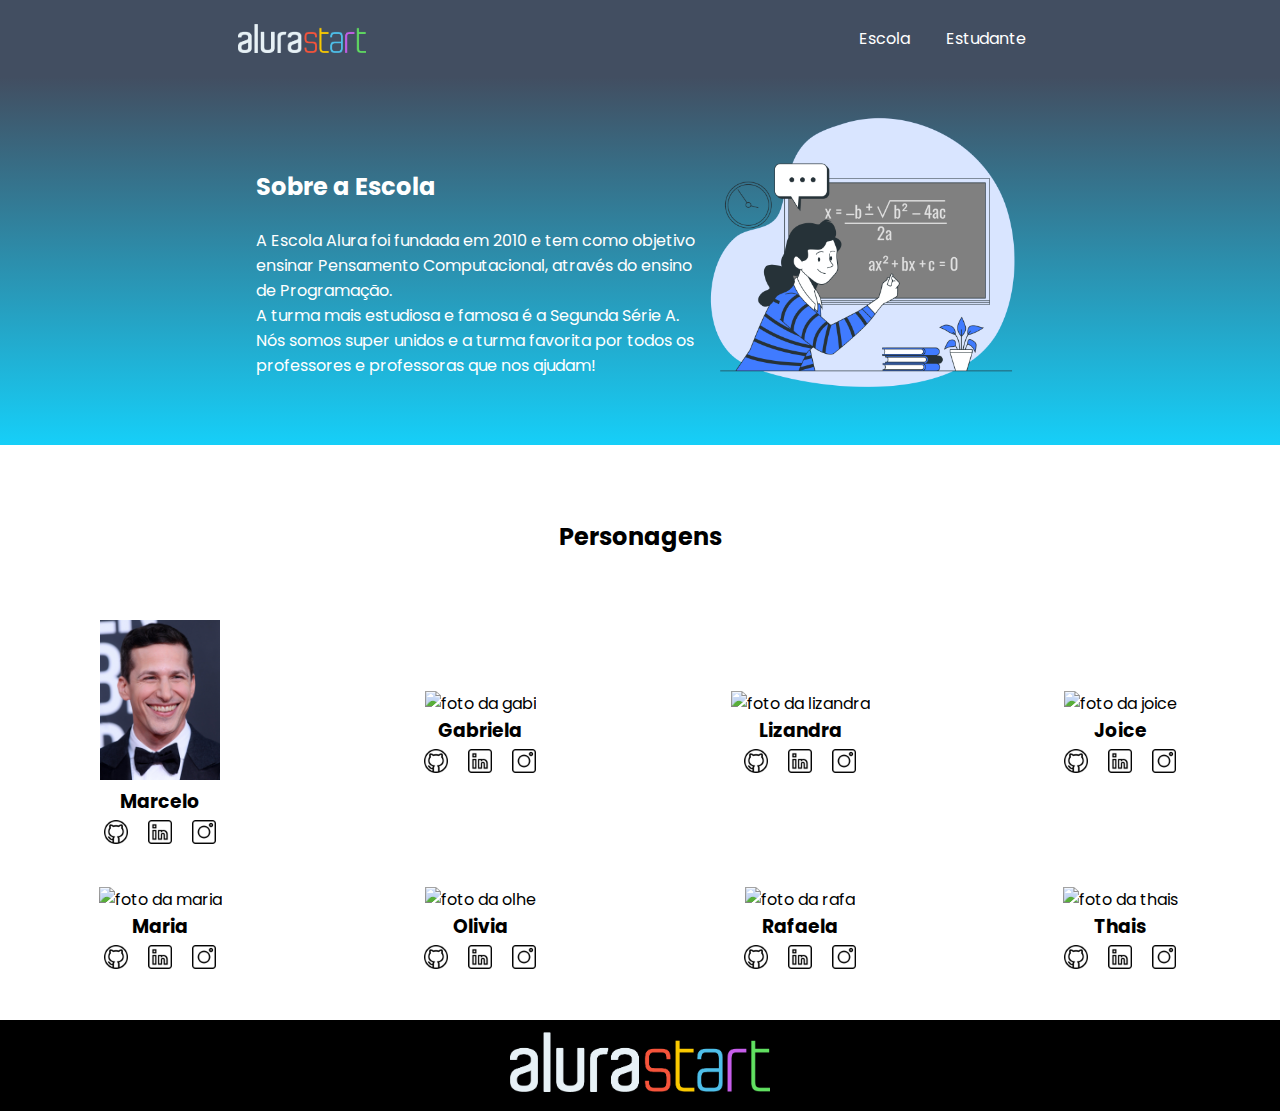
==== gbm/index.html @ f6672aee "Add files via upload" ====
<!DOCTYPE html>
<html lang="en">
<head>
    <meta charset="UTF-8">
    <meta http-equiv="X-UA-Compatible" content="IE=edge">
    <meta name="viewport" content="width=device-width, initial-scale=1.0">
    <title>Equipe Alura Start</title>
    <link rel="stylesheet" href="style.css">  <!--chamar "linkar" arquivo css -->
    <link rel="preconnect" href="https://fonts.googleapis.com">
    <link rel="preconnect" href="https://fonts.gstatic.com" crossorigin>
    <link href="https://fonts.googleapis.com/css2?family=Poppins&display=swap" rel="stylesheet">  <!--chamada do google font atravez do css -->
</head>
<body>
    <header class="cabecalho">
        <img class="cabecalho-imagem" src="alurastart logo.png" alt="logo da alura start">
        <ul class="cabecalho-lista"> <!-- lista não ordenada -->
            <li class="cabecalho-lista-item">Escola</li> <!-- item de lista -->
            <li class="cabecalho-lista-item">Estudante</li>
        </ul>
    </header>
    <section class="escola">
        <div class="escola-div-conteudo">
            <h2 class="escola-titulo">Sobre a Escola</h2> <!-- cabeçalho 2 -->
            <p class="escola-texto-um">A Escola Alura foi fundada em 2010 e tem como objetivo ensinar Pensamento Computacional, através do ensino de  Programação.</p>
            <p class="escola-texto-dois">A turma mais estudiosa e famosa é a Segunda Série A. Nós somos super unidos e a turma favorita por todos os professores e professoras que nos ajudam!</p>
        </div>
        <img class="escola-imagem" src="Formula-bro.png" alt="imagem que representa uma professora em sala de aula"> <!-- tag de imagem -->
    </section>
    <section class="estudante">
        <h2 class="estudante-titulo">Personagens</h2>
        <div class="estudante-todos">
        <span></span>
        <div class="estudante-div">
            <img class="estudante-imagem" src="jake.jpg" alt="foto do jake">
            <h3 class="estudante-nome">Marcelo</h3> <!-- cabeçalho 3-->
            <a href="https://github.com/marcelopaludetto"><img class="estudante-icone" src="github.png" alt="icone github"></a>
            <a href="https://linkedin.com/marcelopaludetto"><img class="estudante-icone" src="linkedin.png" alt="icone linkedin"></a>
            <a href="https://instagram.com/marcelopaludetto"><img class="estudante-icone" src="instagram.png" alt="icone instagram"></a>
        </div>
        <div class="estudante-div">
            <img class="estudante-imagem" src="Gabi.jpg" alt="foto da gabi">
            <h3 class="estudante-nome">Gabriela</h3>
            <a href="https://github.com/GabrielaM-L"><img class="estudante-icone" src="github.png" alt="icone github"></a> <!-- a imagem está dentro do link-->
            <a href="https://www.linkedin.com/in/gabriela-marcomini-de-lima/"><img class="estudante-icone" src="linkedin.png" alt="icone linkedin"></a>
            <a href="https://www.instagram.com/gabriela_marcomini/"><img class="estudante-icone" src="instagram.png" alt="icone instagram"></a>
        </div>
        <div class="estudante-div">
            <img class="estudante-imagem" src="Liz.jpg" alt="foto da lizandra">
            <h3 class="estudante-nome">Lizandra</h3>
            <a href="https://github.com/LizandraDuarte40"><img class="estudante-icone" src="github.png" alt="icone github"></a>
            <a href="https://www.linkedin.com/in/lizandrarlm-duarte/"><img class="estudante-icone" src="linkedin.png" alt="icone linkedin"></a>
            <a href="https://www.instagram.com/lizandrarlm"><img class="estudante-icone" src="instagram.png" alt="icone instagram"></a>
        </div>
        <span></span>
        <span></span>
        <div class="estudante-div">
            <img class="estudante-imagem" src="Joice.jpg" alt="foto da joice">
            <h3 class="estudante-nome">Joice</h3>
            <a href="https://github.com/JoiceAlura"><img class="estudante-icone" src="github.png" alt="icone github"></a>
            <a href="https://www.linkedin.com/in/joicebarbaresco/"><img class="estudante-icone" src="linkedin.png" alt="icone linkedin"></a>
            <a href="https://www.instagram.com/joicebarbaresco/"><img class="estudante-icone" src="instagram.png" alt="icone instagram"></a>
        </div>
        <div class="estudante-div">
            <img class="estudante-imagem" src="Maria.jpg" alt="foto da maria">
            <h3 class="estudante-nome">Maria</h3>
            <a href="https://github.com/MagePSR"><img class="estudante-icone" src="github.png" alt="icone github"></a>
            <a href="https://www.linkedin.com/in/mariageovanna"><img class="estudante-icone" src="linkedin.png" alt="icone linkedin"></a>
            <a href="https://www.instagram.com/magpsr/"><img class="estudante-icone" src="instagram.png" alt="icone instagram"></a>
        </div>
        <div class="estudante-div">
            <img class="estudante-imagem" src="Olivia.jpg" alt="foto da olhe">
            <h3 class="estudante-nome">Olivia</h3>
            <img class="estudante-icone" src="github.png" alt="icone github">
            <a href="https://www.linkedin.com/in/olhe/"><img class="estudante-icone" src="linkedin.png" alt="icone linkedin"></a>
            <a href="https://github.com/olhe12"><img class="estudante-icone" src="instagram.png" alt="icone instagram"></a>
        </div>
        <span></span>
        <span></span>
        <div class="estudante-div">
            <img class="estudante-imagem" src="Rafa.jpg" alt="foto da rafa">
            <h3 class="estudante-nome">Rafaela</h3>
            <a href="https://github.com/rafaelamunhoz12"><img class="estudante-icone" src="github.png" alt="icone github"></a>
            <a href="http://linkedin.com/in/rafaela-felix-munhoz-oliveira-02160a10a"><img class="estudante-icone" src="linkedin.png" alt="icone linkedin"></a>
            <a href="https://www.instagram.com/rafafmo/"><img class="estudante-icone" src="instagram.png" alt="icone instagram"></a>
        </div>
        <div class="estudante-div">
            <img class="estudante-imagem" src="Thais.jpg" alt="foto da thais">
            <h3 class="estudante-nome">Thais</h3>
            <a href="https://github.com/Thaispianucci"><img class="estudante-icone" src="github.png" alt="icone github"></a>
            <a href="https://www.linkedin.com/in/thais-pianucci-benedicto-54a9a416/"><img class="estudante-icone" src="linkedin.png" alt="icone linkedin"></a>
            <a href="https://www.instagram.com/thaispianucci/"><img class="estudante-icone" src="instagram.png" alt="icone instagram"></a>
        </div>

    </div>
    </section>
    <footer class="rodape"> <!-- rodapé -->
        <img class="rodape-imagem"src="alurastart logo.png" alt="logo da alura start">
    </footer>
</body>
</html>
---- gbm/style.css ----
/* aqui é comentário */
*{
    margin: 0; /* espaçamento externo */
    padding: 0; /* espaçamento interno */
}
body {
    font-family: 'Poppins', sans-serif; /* tipo de fonte (letra) */
}
.cabecalho {
    background-color: #424E61; /* cor de fundo do cabecalho */
    color: white; /* cor da letra do cabecalho */
    display: flex; /* criar elementos flexiveis que se adaptam aqualquer tipo de tela */
    justify-content: space-around;  /* justificar o conteúdo */
    align-items: center;  /* alinhar sempre o texto ao centro */
    padding: 24px 0; /* espaçamento interno */
}

.cabecalho-imagem{
    width: 10%; /* a imagem ocupa 10% da largura da tela */
}

.cabecalho-lista-item{
    display: inline-block;  /* alinha lado a lado; no exemplo escola e estudante  */
    margin: 0 16px;
    font-size: 16px;  /* tamanho da fonte */
}

.escola-imagem{
    width: 25%; /* a imagem ocupa 25% da largura da tela */
}

.escola{
    background-image: linear-gradient(#424E61,#16CFF8); /* gera uma imagem com gradinte que começa na cor #424E61 e termina em #16CFF8 */
    color:white;  /* cor da fonte (letra) */
    display: flex;
    justify-content: center;
    align-items: center;
    padding: 24px 0;
}

.escola-div-conteudo{
    width: 35%;
}


.escola-titulo{
    padding: 24px 0;
}

.estudante{
    padding: 24px 0;
}
.estudante-imagem{
    width: 120px;
}

.estudante-icone{
    width: 24px;
    padding: 4px 8px;
}

.estudante-div{
    text-align: center;
    padding: 16px 0;
}

.estudante-titulo{
    text-align: center;
    padding: 50px 0;
}

.estudante-todos{
    display: flex;
    justify-content: center;
    align-items: center;
    flex-direction: row;
    flex-wrap: wrap;
    
}

.estudante-div {
    flex-grow: 2;
    width: 25%; 
}

.rodape{
    background-color: black;
    text-align: center;
}

.rodape-imagem{
    height: 60px;
    padding: 12px 0;
   
}
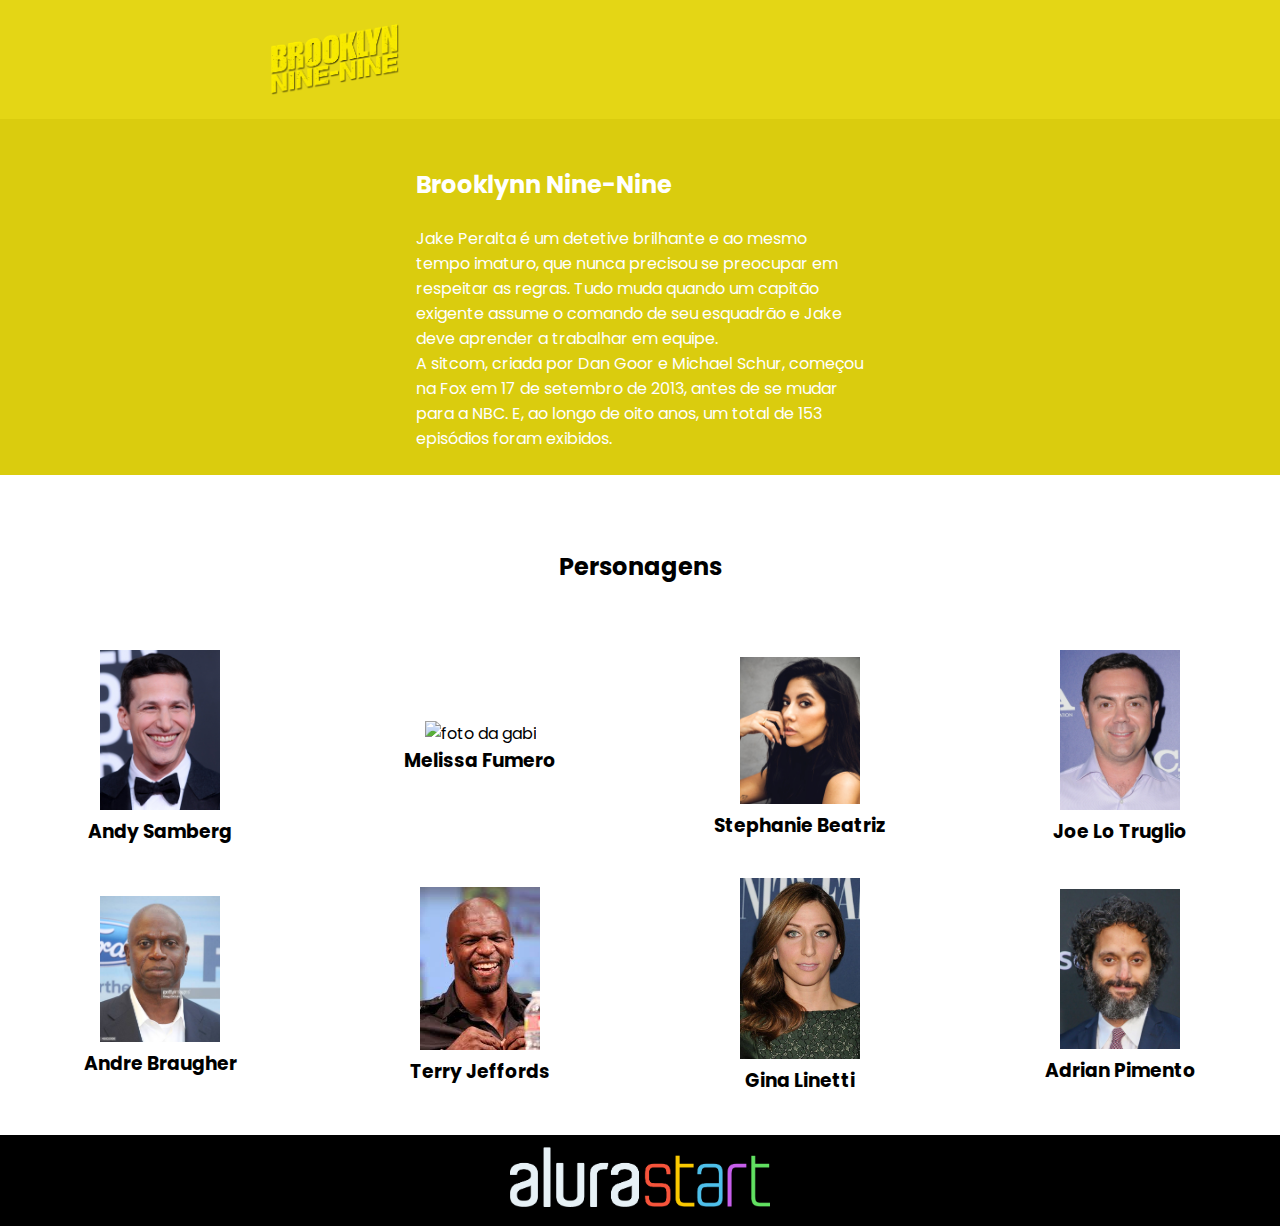
==== commit 44b2f20c: "Add files via upload" ====
--- a/gbm/index.html
+++ b/gbm/index.html
@@ -1,100 +1,84 @@
-<!DOCTYPE html>
-<html lang="en">
-<head>
-    <meta charset="UTF-8">
-    <meta http-equiv="X-UA-Compatible" content="IE=edge">
-    <meta name="viewport" content="width=device-width, initial-scale=1.0">
-    <title>Equipe Alura Start</title>
-    <link rel="stylesheet" href="style.css">  <!--chamar "linkar" arquivo css -->
-    <link rel="preconnect" href="https://fonts.googleapis.com">
-    <link rel="preconnect" href="https://fonts.gstatic.com" crossorigin>
-    <link href="https://fonts.googleapis.com/css2?family=Poppins&display=swap" rel="stylesheet">  <!--chamada do google font atravez do css -->
-</head>
-<body>
-    <header class="cabecalho">
-        <img class="cabecalho-imagem" src="alurastart logo.png" alt="logo da alura start">
-        <ul class="cabecalho-lista"> <!-- lista não ordenada -->
-            <li class="cabecalho-lista-item">Escola</li> <!-- item de lista -->
-            <li class="cabecalho-lista-item">Estudante</li>
-        </ul>
-    </header>
-    <section class="escola">
-        <div class="escola-div-conteudo">
-            <h2 class="escola-titulo">Sobre a Escola</h2> <!-- cabeçalho 2 -->
-            <p class="escola-texto-um">A Escola Alura foi fundada em 2010 e tem como objetivo ensinar Pensamento Computacional, através do ensino de  Programação.</p>
-            <p class="escola-texto-dois">A turma mais estudiosa e famosa é a Segunda Série A. Nós somos super unidos e a turma favorita por todos os professores e professoras que nos ajudam!</p>
-        </div>
-        <img class="escola-imagem" src="Formula-bro.png" alt="imagem que representa uma professora em sala de aula"> <!-- tag de imagem -->
-    </section>
-    <section class="estudante">
-        <h2 class="estudante-titulo">Personagens</h2>
-        <div class="estudante-todos">
-        <span></span>
-        <div class="estudante-div">
-            <img class="estudante-imagem" src="jake.jpg" alt="foto do jake">
-            <h3 class="estudante-nome">Marcelo</h3> <!-- cabeçalho 3-->
-            <a href="https://github.com/marcelopaludetto"><img class="estudante-icone" src="github.png" alt="icone github"></a>
-            <a href="https://linkedin.com/marcelopaludetto"><img class="estudante-icone" src="linkedin.png" alt="icone linkedin"></a>
-            <a href="https://instagram.com/marcelopaludetto"><img class="estudante-icone" src="instagram.png" alt="icone instagram"></a>
-        </div>
-        <div class="estudante-div">
-            <img class="estudante-imagem" src="Gabi.jpg" alt="foto da gabi">
-            <h3 class="estudante-nome">Gabriela</h3>
-            <a href="https://github.com/GabrielaM-L"><img class="estudante-icone" src="github.png" alt="icone github"></a> <!-- a imagem está dentro do link-->
-            <a href="https://www.linkedin.com/in/gabriela-marcomini-de-lima/"><img class="estudante-icone" src="linkedin.png" alt="icone linkedin"></a>
-            <a href="https://www.instagram.com/gabriela_marcomini/"><img class="estudante-icone" src="instagram.png" alt="icone instagram"></a>
-        </div>
-        <div class="estudante-div">
-            <img class="estudante-imagem" src="Liz.jpg" alt="foto da lizandra">
-            <h3 class="estudante-nome">Lizandra</h3>
-            <a href="https://github.com/LizandraDuarte40"><img class="estudante-icone" src="github.png" alt="icone github"></a>
-            <a href="https://www.linkedin.com/in/lizandrarlm-duarte/"><img class="estudante-icone" src="linkedin.png" alt="icone linkedin"></a>
-            <a href="https://www.instagram.com/lizandrarlm"><img class="estudante-icone" src="instagram.png" alt="icone instagram"></a>
-        </div>
-        <span></span>
-        <span></span>
-        <div class="estudante-div">
-            <img class="estudante-imagem" src="Joice.jpg" alt="foto da joice">
-            <h3 class="estudante-nome">Joice</h3>
-            <a href="https://github.com/JoiceAlura"><img class="estudante-icone" src="github.png" alt="icone github"></a>
-            <a href="https://www.linkedin.com/in/joicebarbaresco/"><img class="estudante-icone" src="linkedin.png" alt="icone linkedin"></a>
-            <a href="https://www.instagram.com/joicebarbaresco/"><img class="estudante-icone" src="instagram.png" alt="icone instagram"></a>
-        </div>
-        <div class="estudante-div">
-            <img class="estudante-imagem" src="Maria.jpg" alt="foto da maria">
-            <h3 class="estudante-nome">Maria</h3>
-            <a href="https://github.com/MagePSR"><img class="estudante-icone" src="github.png" alt="icone github"></a>
-            <a href="https://www.linkedin.com/in/mariageovanna"><img class="estudante-icone" src="linkedin.png" alt="icone linkedin"></a>
-            <a href="https://www.instagram.com/magpsr/"><img class="estudante-icone" src="instagram.png" alt="icone instagram"></a>
-        </div>
-        <div class="estudante-div">
-            <img class="estudante-imagem" src="Olivia.jpg" alt="foto da olhe">
-            <h3 class="estudante-nome">Olivia</h3>
-            <img class="estudante-icone" src="github.png" alt="icone github">
-            <a href="https://www.linkedin.com/in/olhe/"><img class="estudante-icone" src="linkedin.png" alt="icone linkedin"></a>
-            <a href="https://github.com/olhe12"><img class="estudante-icone" src="instagram.png" alt="icone instagram"></a>
-        </div>
-        <span></span>
-        <span></span>
-        <div class="estudante-div">
-            <img class="estudante-imagem" src="Rafa.jpg" alt="foto da rafa">
-            <h3 class="estudante-nome">Rafaela</h3>
-            <a href="https://github.com/rafaelamunhoz12"><img class="estudante-icone" src="github.png" alt="icone github"></a>
-            <a href="http://linkedin.com/in/rafaela-felix-munhoz-oliveira-02160a10a"><img class="estudante-icone" src="linkedin.png" alt="icone linkedin"></a>
-            <a href="https://www.instagram.com/rafafmo/"><img class="estudante-icone" src="instagram.png" alt="icone instagram"></a>
-        </div>
-        <div class="estudante-div">
-            <img class="estudante-imagem" src="Thais.jpg" alt="foto da thais">
-            <h3 class="estudante-nome">Thais</h3>
-            <a href="https://github.com/Thaispianucci"><img class="estudante-icone" src="github.png" alt="icone github"></a>
-            <a href="https://www.linkedin.com/in/thais-pianucci-benedicto-54a9a416/"><img class="estudante-icone" src="linkedin.png" alt="icone linkedin"></a>
-            <a href="https://www.instagram.com/thaispianucci/"><img class="estudante-icone" src="instagram.png" alt="icone instagram"></a>
-        </div>
-
-    </div>
-    </section>
-    <footer class="rodape"> <!-- rodapé -->
-        <img class="rodape-imagem"src="alurastart logo.png" alt="logo da alura start">
-    </footer>
-</body>
+<!DOCTYPE html>
+<html lang="en">
+<head>
+    <meta charset="UTF-8">
+    <meta http-equiv="X-UA-Compatible" content="IE=edge">
+    <meta name="viewport" content="width=device-width, initial-scale=1.0">
+    <title>Brooklynn Nine-Nine</title>
+    <link rel="stylesheet" href="style.css">  <!--chamar "linkar" arquivo css -->
+    <link rel="preconnect" href="https://fonts.googleapis.com">
+    <link rel="preconnect" href="https://fonts.gstatic.com" crossorigin>
+    <link href="https://fonts.googleapis.com/css2?family=Poppins&display=swap" rel="stylesheet">  <!--chamada do google font atravez do css -->
+</head>
+<body>
+    <header class="cabecalho">
+        <img class="cabecalho-imagem" src="Brooklyn_Nine-Nine_Logo.png" alt="logo da alura start">
+        <ul class="cabecalho-lista"> <!-- lista não ordenada -->
+            <li class="cabecalho-lista-item"></li> <!-- item de lista -->
+            <li class="cabecalho-lista-item"></li>
+        </ul>
+    </header>
+    <section class="escola">
+        <div class="escola-div-conteudo">
+            <h2 class="escola-titulo">Brooklynn Nine-Nine</h2> <!-- cabeçalho 2 -->
+            <p class="escola-texto-um">Jake Peralta é um detetive brilhante e ao mesmo tempo imaturo, que nunca precisou se preocupar em respeitar as regras. Tudo muda quando um capitão exigente assume o comando de seu esquadrão e Jake deve aprender a trabalhar em equipe.</p>
+            <p class="escola-texto-dois">A sitcom, criada por Dan Goor e Michael Schur, começou na Fox em 17 de setembro de 2013, antes de se mudar para a NBC. E, ao longo de oito anos, um total de 153 episódios foram exibidos.</p>
+        </div>
+        
+    </section>
+    <section class="estudante">
+        <h2 class="estudante-titulo">Personagens</h2>
+        <div class="estudante-todos">
+        <span></span>
+        <div class="estudante-div">
+            <img class="estudante-imagem" src="jake.jpg" alt="foto do jake">
+            <h3 class="estudante-nome">Andy Samberg</h3> <!-- cabeçalho 3-->
+        
+        </div>
+        <div class="estudante-div">
+            <img class="estudante-imagem" src="amy.jpg" alt="foto da gabi">
+            <h3 class="estudante-nome">Melissa Fumero</h3>
+           
+        </div>
+        <div class="estudante-div">
+            <img class="estudante-imagem" src="rosa.jpg" alt="foto da lizandra">
+            <h3 class="estudante-nome">Stephanie Beatriz</h3>
+            
+        </div>
+        <span></span>
+        <span></span>
+        <div class="estudante-div">
+            <img class="estudante-imagem" src="boyle.jpg" alt="foto da joice">
+            <h3 class="estudante-nome">Joe Lo Truglio</h3>
+           
+        </div>
+        <div class="estudante-div">
+            <img class="estudante-imagem" src="holt.jpg" alt="foto da maria">
+            <h3 class="estudante-nome">Andre Braugher</h3>
+            
+        </div>
+        <div class="estudante-div">
+            <img class="estudante-imagem" src="terry.jpeg" alt="foto da olhe">
+            <h3 class="estudante-nome">Terry Jeffords</h3>
+           
+        </div>
+        <span></span>
+        <span></span>
+        <div class="estudante-div">
+            <img class="estudante-imagem" src="Chelsea.webp" alt="foto da rafa">
+            <h3 class="estudante-nome">Gina Linetti</h3>
+           
+        </div>
+        <div class="estudante-div">
+            <img class="estudante-imagem" src="pimentoo.jpg" alt="foto da thais">
+            <h3 class="estudante-nome">Adrian Pimento</h3>
+            
+        </div>
+
+    </div>
+    </section>
+    <footer class="rodape"> <!-- rodapé -->
+        <img class="rodape-imagem"src="alurastart logo.png" alt="logo da alura start">
+    </footer>
+</body>
 </html>--- a/gbm/style.css
+++ b/gbm/style.css
@@ -1,95 +1,95 @@
-/* aqui é comentário */
-*{
-    margin: 0; /* espaçamento externo */
-    padding: 0; /* espaçamento interno */
-}
-body {
-    font-family: 'Poppins', sans-serif; /* tipo de fonte (letra) */
-}
-.cabecalho {
-    background-color: #424E61; /* cor de fundo do cabecalho */
-    color: white; /* cor da letra do cabecalho */
-    display: flex; /* criar elementos flexiveis que se adaptam aqualquer tipo de tela */
-    justify-content: space-around;  /* justificar o conteúdo */
-    align-items: center;  /* alinhar sempre o texto ao centro */
-    padding: 24px 0; /* espaçamento interno */
-}
-
-.cabecalho-imagem{
-    width: 10%; /* a imagem ocupa 10% da largura da tela */
-}
-
-.cabecalho-lista-item{
-    display: inline-block;  /* alinha lado a lado; no exemplo escola e estudante  */
-    margin: 0 16px;
-    font-size: 16px;  /* tamanho da fonte */
-}
-
-.escola-imagem{
-    width: 25%; /* a imagem ocupa 25% da largura da tela */
-}
-
-.escola{
-    background-image: linear-gradient(#424E61,#16CFF8); /* gera uma imagem com gradinte que começa na cor #424E61 e termina em #16CFF8 */
-    color:white;  /* cor da fonte (letra) */
-    display: flex;
-    justify-content: center;
-    align-items: center;
-    padding: 24px 0;
-}
-
-.escola-div-conteudo{
-    width: 35%;
-}
-
-
-.escola-titulo{
-    padding: 24px 0;
-}
-
-.estudante{
-    padding: 24px 0;
-}
-.estudante-imagem{
-    width: 120px;
-}
-
-.estudante-icone{
-    width: 24px;
-    padding: 4px 8px;
-}
-
-.estudante-div{
-    text-align: center;
-    padding: 16px 0;
-}
-
-.estudante-titulo{
-    text-align: center;
-    padding: 50px 0;
-}
-
-.estudante-todos{
-    display: flex;
-    justify-content: center;
-    align-items: center;
-    flex-direction: row;
-    flex-wrap: wrap;
-    
-}
-
-.estudante-div {
-    flex-grow: 2;
-    width: 25%; 
-}
-
-.rodape{
-    background-color: black;
-    text-align: center;
-}
-
-.rodape-imagem{
-    height: 60px;
-    padding: 12px 0;
-   
+/* aqui é comentário */
+*{
+    margin: 0; /* espaçamento externo */
+    padding: 0; /* espaçamento interno */
+}
+body {
+    font-family: 'Poppins', sans-serif; /* tipo de fonte (letra) */
+}
+.cabecalho {
+    background-color: rgba(226, 211, 4, 0.933); /* cor de fundo do cabecalho */
+    color: rgb(14, 13, 13); /* cor da letra do cabecalho */
+    display: flex; /* criar elementos flexiveis que se adaptam aqualquer tipo de tela */
+    justify-content: space-around;  /* justificar o conteúdo */
+    align-items: center;  /* alinhar sempre o texto ao centro */
+    padding: 24px 0; /* espaçamento interno */
+}
+
+.cabecalho-imagem{
+    width: 10%; /* a imagem ocupa 10% da largura da tela */
+}
+
+.cabecalho-lista-item{
+    display: inline-block;  /* alinha lado a lado; no exemplo escola e estudante  */
+    margin: 0 16px;
+    font-size: 16px;  /* tamanho da fonte */
+}
+
+.escola-imagem{
+    width: 25%; /* a imagem ocupa 25% da largura da tela */
+}
+
+.escola{
+    background-image: linear-gradient(#dacc0e,#dacc0e); /* gera uma imagem com gradinte que começa na cor #424E61 e termina em #16CFF8 */
+    color:white;  /* cor da fonte (letra) */
+    display: flex;
+    justify-content: center;
+    align-items: center;
+    padding: 24px 0;
+}
+
+.escola-div-conteudo{
+    width: 35%;
+}
+
+
+.escola-titulo{
+    padding: 24px 0;
+}
+
+.estudante{
+    padding: 24px 0;
+}
+.estudante-imagem{
+    width: 120px;
+}
+
+.estudante-icone{
+    width: 24px;
+    padding: 4px 8px;
+}
+
+.estudante-div{
+    text-align: center;
+    padding: 16px 0;
+}
+
+.estudante-titulo{
+    text-align: center;
+    padding: 50px 0;
+}
+
+.estudante-todos{
+    display: flex;
+    justify-content: center;
+    align-items: center;
+    flex-direction: row;
+    flex-wrap: wrap;
+    
+}
+
+.estudante-div {
+    flex-grow: 2;
+    width: 25%; 
+}
+
+.rodape{
+    background-color: black;
+    text-align: center;
+}
+
+.rodape-imagem{
+    height: 60px;
+    padding: 12px 0;
+   
 }